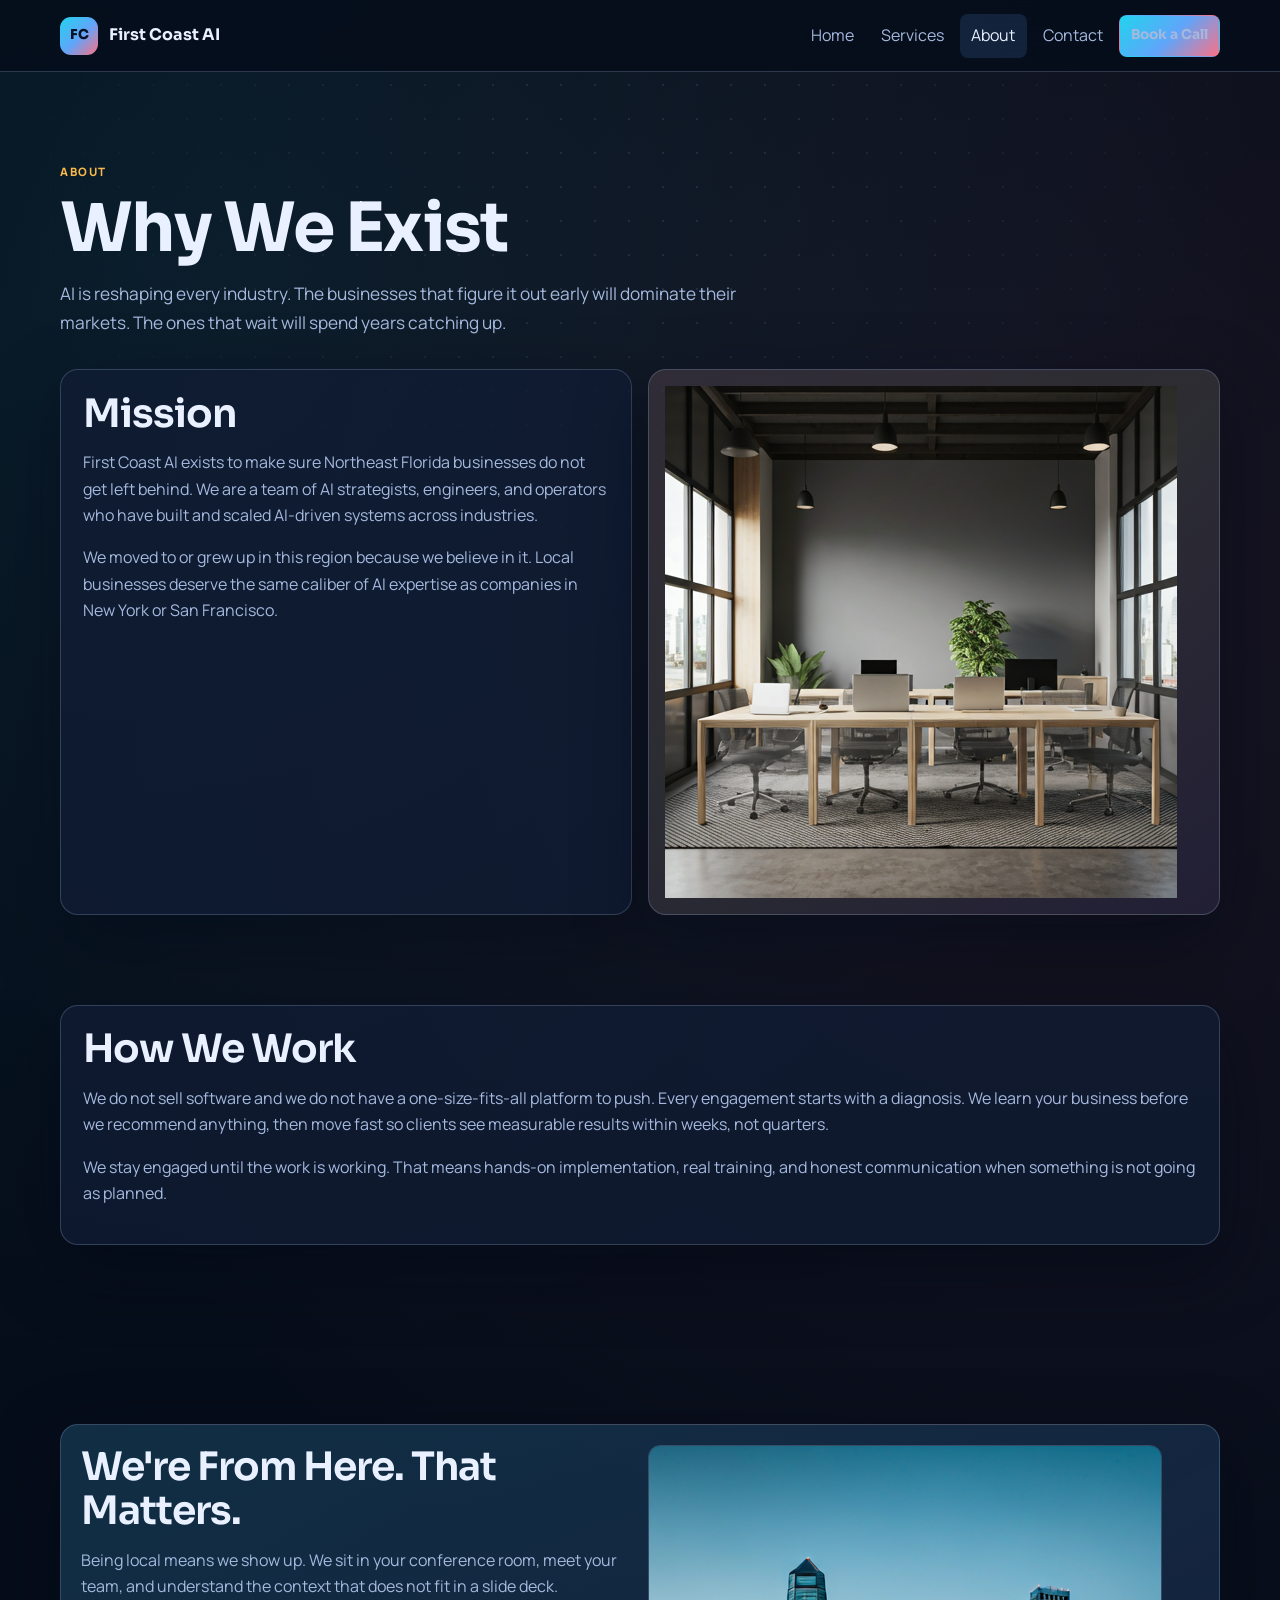
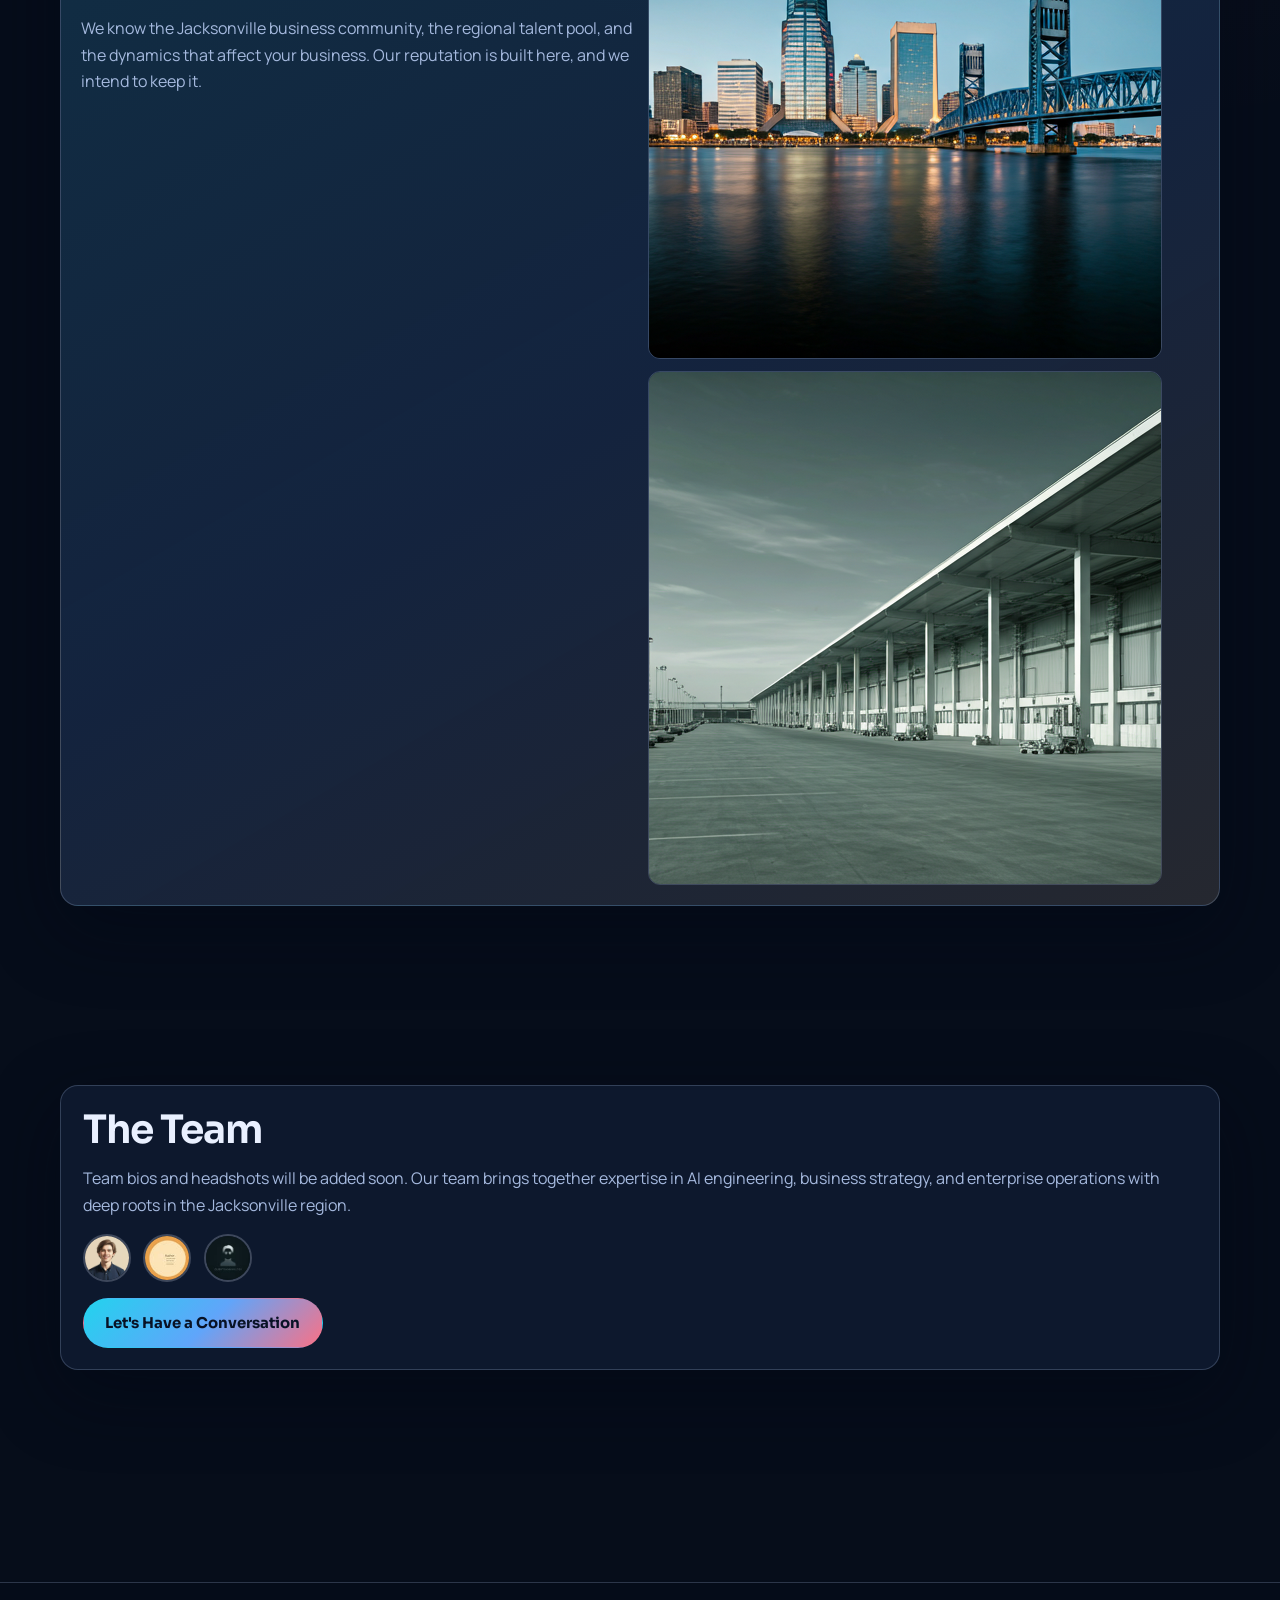
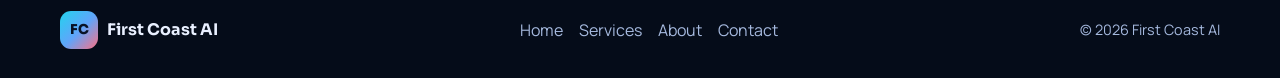
==== about.html @ 6bf32c19 "Implement firstcoast.io Figma redesign across all core pages - Rebuild home/services/about/contact w" ====
<!DOCTYPE html>
<html lang="en">
  <head>
    <meta charset="UTF-8" />
    <meta name="viewport" content="width=device-width, initial-scale=1.0" />
    <title>About | First Coast AI</title>
    <meta
      name="description"
      content="Learn why First Coast AI exists and how our Jacksonville-based team helps Northeast Florida businesses win with AI."
    />
    <link rel="preconnect" href="https://fonts.googleapis.com" />
    <link rel="preconnect" href="https://fonts.gstatic.com" crossorigin />
    <link
      href="https://fonts.googleapis.com/css2?family=Manrope:wght@400;500;600;700;800&amp;family=Sora:wght@500;600;700;800&amp;display=swap"
      rel="stylesheet"
    />
    <link rel="stylesheet" href="css/style.css" />
    <script>!function(key){if(window.reb2b)return;window.reb2b={loaded:true};var s=document.createElement("script");s.async=true;s.src="https://ddwl4m2hdecbv.cloudfront.net/b/"+key+"/"+key+".js.gz";document.getElementsByTagName("script")[0].parentNode.insertBefore(s,document.getElementsByTagName("script")[0]);}("1N5W0H7DREO5");</script>
  </head>
  <body>
    <a class="skip-link" href="#main-content">Skip to content</a>
    <div class="site-bg" aria-hidden="true">
      <span class="grid-overlay"></span>
    </div>

    <header class="site-header">
      <div class="container nav-shell">
        <a class="brand" href="index.html" aria-label="First Coast AI Home">
          <span class="brand-mark">FC</span>
          <span>First Coast AI</span>
        </a>
        <button class="menu-toggle" aria-expanded="false" aria-controls="site-nav">
          Menu
        </button>
        <nav id="site-nav" class="site-nav" aria-label="Primary Navigation">
          <a href="index.html">Home</a>
          <a href="services.html">Services</a>
          <a href="about.html">About</a>
          <a href="contact.html">Contact</a>
          <a href="contact.html" class="btn btn-sm">Book a Call</a>
        </nav>
      </div>
    </header>

    <main id="main-content" class="section">
      <section class="container page-header" data-reveal>
        <p class="kicker">About</p>
        <h1>Why We Exist</h1>
        <p class="lede">
          AI is reshaping every industry. The businesses that figure it out early will dominate
          their markets. The ones that wait will spend years catching up.
        </p>
      </section>

      <section class="container about-layout" data-reveal>
        <article class="card">
          <h2>Mission</h2>
          <p>
            First Coast AI exists to make sure Northeast Florida businesses do not get left behind.
            We are a team of AI strategists, engineers, and operators who have built and scaled
            AI-driven systems across industries.
          </p>
          <p>
            We moved to or grew up in this region because we believe in it. Local businesses deserve
            the same caliber of AI expertise as companies in New York or San Francisco.
          </p>
        </article>
        <article class="illustration-panel">
          <img src="images/photo-building-dusk.png" alt="Downtown Jacksonville building exterior at dusk" />
        </article>
      </section>

      <section class="container section" data-reveal>
        <article class="card">
          <h2>How We Work</h2>
          <p>
            We do not sell software and we do not have a one-size-fits-all platform to push.
            Every engagement starts with a diagnosis. We learn your business before we recommend
            anything, then move fast so clients see measurable results within weeks, not quarters.
          </p>
          <p>
            We stay engaged until the work is working. That means hands-on implementation, real
            training, and honest communication when something is not going as planned.
          </p>
        </article>
      </section>

      <section class="container section" data-reveal>
        <div class="regional-panel">
          <div class="region-layout">
            <div>
              <h2>We&apos;re From Here. That Matters.</h2>
              <p>
                Being local means we show up. We sit in your conference room, meet your team,
                and understand the context that does not fit in a slide deck.
              </p>
              <p>
                We know the Jacksonville business community, the regional talent pool, and the
                dynamics that affect your business. Our reputation is built here, and we intend
                to keep it.
              </p>
            </div>
            <div class="photo-strip" aria-label="Local scenes">
              <img src="images/photo-workspace.png" alt="Modern office workspace in Jacksonville" />
              <img src="images/photo-terminal.png" alt="Regional airport terminal scene" />
            </div>
          </div>
        </div>
      </section>

      <section class="container section" data-reveal>
        <article class="card">
          <h2>The Team</h2>
          <p>
            Team bios and headshots will be added soon. Our team brings together expertise in
            AI engineering, business strategy, and enterprise operations with deep roots in the
            Jacksonville region.
          </p>
          <div class="avatar-row" aria-label="Team placeholder avatars">
            <img src="images/avatar-one.jpg" alt="Team placeholder avatar one" />
            <img src="images/avatar-two.jpg" alt="Team placeholder avatar two" />
            <img src="images/avatar-three.jpg" alt="Team placeholder avatar three" />
          </div>
          <a class="btn" href="contact.html">Let&apos;s Have a Conversation</a>
        </article>
      </section>
    </main>

    <footer class="site-footer">
      <div class="container footer-row">
        <div class="footer-brand">
          <span class="brand-mark">FC</span>
          <span>First Coast AI</span>
        </div>
        <nav class="footer-links" aria-label="Footer">
          <a href="index.html">Home</a>
          <a href="services.html">Services</a>
          <a href="about.html">About</a>
          <a href="contact.html">Contact</a>
        </nav>
        <p class="footer-copy">&copy; <span id="year"></span> First Coast AI</p>
      </div>
    </footer>

    <script src="js/main.js"></script>
  </body>
</html>
---- css/style.css ----
:root {
  --bg: #060d1a;
  --bg-soft: #0c172c;
  --bg-deep: #081225;
  --surface: rgba(16, 28, 53, 0.75);
  --surface-solid: #101c35;
  --surface-raised: #13264a;
  --line: rgba(161, 183, 219, 0.25);
  --line-strong: rgba(161, 183, 219, 0.42);
  --text: #e9f0ff;
  --muted: #a5b9de;

  --brand: #22d3ee;
  --accent: #fb7185;
  --highlight: #f8b84a;

  --lagoon: #5eead4;
  --horizon: #60a5fa;
  --sunset: #ff9a62;

  --glow-cyan: rgba(34, 211, 238, 0.18);
  --glow-lagoon: rgba(94, 234, 212, 0.16);
  --glow-rose: rgba(251, 113, 133, 0.16);
  --glow-sunset: rgba(255, 154, 98, 0.16);

  --gradient-hero: linear-gradient(135deg, #22d3ee 0%, #60a5fa 52%, #fb7185 100%);
  --gradient-section: linear-gradient(
    150deg,
    rgba(34, 211, 238, 0.12) 0%,
    rgba(96, 165, 250, 0.08) 52%,
    rgba(248, 184, 74, 0.1) 100%
  );
  --gradient-warm: linear-gradient(
    145deg,
    rgba(255, 154, 98, 0.14) 0%,
    rgba(248, 184, 74, 0.12) 42%,
    rgba(251, 113, 133, 0.08) 100%
  );
  --gradient-card-hover: linear-gradient(
    160deg,
    rgba(34, 211, 238, 0.16) 0%,
    rgba(94, 234, 212, 0.1) 48%,
    rgba(96, 165, 250, 0.14) 100%
  );

  --shadow: 0 24px 72px rgba(2, 7, 20, 0.45);
  --radius: 18px;
  --radius-sm: 12px;
  --max-width: 1160px;
}

* {
  box-sizing: border-box;
}

html {
  scroll-behavior: smooth;
}

body {
  margin: 0;
  min-height: 100vh;
  font-family: "Manrope", "Segoe UI", sans-serif;
  color: var(--text);
  background:
    radial-gradient(circle at 12% 8%, rgba(34, 211, 238, 0.08), transparent 35%),
    radial-gradient(circle at 85% 18%, rgba(251, 113, 133, 0.07), transparent 40%),
    var(--bg);
  line-height: 1.65;
  overflow-x: hidden;
  -webkit-font-smoothing: antialiased;
}

h1,
h2,
h3,
h4 {
  margin: 0 0 0.85rem;
  line-height: 1.12;
  letter-spacing: -0.025em;
  font-family: "Sora", "Manrope", sans-serif;
}

h1 {
  font-size: clamp(2.2rem, 6vw, 4.25rem);
  font-weight: 700;
}

h2 {
  font-size: clamp(1.65rem, 3.6vw, 2.45rem);
  font-weight: 650;
}

h3 {
  font-size: clamp(1.1rem, 2.2vw, 1.35rem);
  font-weight: 650;
}

p {
  margin: 0 0 1rem;
  color: var(--muted);
}

a {
  color: var(--brand);
  text-decoration: none;
}

a:hover {
  text-decoration: underline;
}

img {
  display: block;
  max-width: 100%;
  height: auto;
}

ul {
  margin: 0;
  padding-left: 1.15rem;
  color: var(--muted);
}

.container {
  width: min(100% - 2.25rem, var(--max-width));
  margin: 0 auto;
}

.section {
  padding: clamp(3rem, 7vw, 6.25rem) 0;
}

.skip-link {
  position: absolute;
  top: -50px;
  left: 1rem;
  z-index: 100;
  padding: 0.5rem 0.75rem;
  border-radius: 10px;
  background: var(--brand);
  color: var(--bg-deep);
  font-weight: 700;
}

.skip-link:focus {
  top: 1rem;
}

.site-bg {
  position: fixed;
  inset: 0;
  z-index: -1;
  pointer-events: none;
}

.grid-overlay {
  position: absolute;
  inset: 0;
  background-image: radial-gradient(circle, rgba(161, 183, 219, 0.12) 1px, transparent 1px);
  background-size: 34px 34px;
  mask-image: radial-gradient(circle at 50% 18%, black 14%, transparent 70%);
  -webkit-mask-image: radial-gradient(circle at 50% 18%, black 14%, transparent 70%);
}

.site-header {
  position: sticky;
  top: 0;
  z-index: 50;
  padding: 0.85rem 0;
  background: rgba(6, 13, 26, 0.82);
  border-bottom: 1px solid var(--line);
  backdrop-filter: blur(16px);
  -webkit-backdrop-filter: blur(16px);
}

.nav-shell {
  position: relative;
  display: flex;
  align-items: center;
  justify-content: space-between;
  gap: 1rem;
}

.brand {
  display: inline-flex;
  align-items: center;
  gap: 0.7rem;
  color: var(--text);
  font-weight: 700;
  font-family: "Sora", "Manrope", sans-serif;
}

.brand:hover {
  text-decoration: none;
}

.brand-mark {
  width: 38px;
  height: 38px;
  border-radius: 11px;
  display: inline-flex;
  align-items: center;
  justify-content: center;
  background: var(--gradient-hero);
  color: var(--bg-deep);
  font-size: 0.85rem;
  font-weight: 800;
}

.menu-toggle {
  border: 1px solid var(--line);
  border-radius: 10px;
  background: rgba(16, 28, 53, 0.85);
  color: var(--text);
  padding: 0.45rem 0.85rem;
  font: inherit;
  font-size: 0.9rem;
}

.site-nav {
  display: none;
  position: absolute;
  right: 0;
  top: 60px;
  width: min(340px, 100%);
  border: 1px solid var(--line);
  border-radius: var(--radius-sm);
  background: rgba(8, 18, 37, 0.98);
  box-shadow: var(--shadow);
  padding: 0.7rem;
  flex-direction: column;
  gap: 0.3rem;
}

.site-nav a {
  color: var(--muted);
  border-radius: 8px;
  padding: 0.55rem 0.7rem;
  transition: background-color 140ms ease, color 140ms ease;
}

.site-nav a:hover,
.site-nav a[aria-current="page"] {
  color: var(--text);
  background: rgba(96, 165, 250, 0.14);
  text-decoration: none;
}

.site-nav.is-open {
  display: flex;
}

.btn {
  display: inline-flex;
  align-items: center;
  justify-content: center;
  border: 1px solid transparent;
  border-radius: 999px;
  padding: 0.72rem 1.35rem;
  font-weight: 700;
  font-size: 0.93rem;
  font-family: "Sora", "Manrope", sans-serif;
  background: var(--gradient-hero);
  color: var(--bg-deep);
  cursor: pointer;
  transition: transform 160ms ease, box-shadow 160ms ease;
}

.btn:hover {
  transform: translateY(-2px);
  box-shadow: 0 10px 24px var(--glow-cyan);
  text-decoration: none;
}

.btn-sm {
  padding: 0.42rem 1rem;
  font-size: 0.85rem;
}

.btn-ghost {
  border-color: var(--line-strong);
  background: rgba(16, 28, 53, 0.42);
  color: var(--text);
}

.btn-ghost:hover {
  border-color: var(--brand);
  box-shadow: 0 8px 20px var(--glow-cyan);
}

.page-header {
  margin-bottom: 2rem;
}

.kicker {
  margin: 0 0 0.6rem;
  letter-spacing: 0.14em;
  text-transform: uppercase;
  font-size: 0.72rem;
  color: var(--highlight);
  font-weight: 800;
}

.lede {
  max-width: 64ch;
  font-size: 1.08rem;
}

.hero {
  padding-top: clamp(4.5rem, 11vw, 8.5rem);
  padding-bottom: clamp(3rem, 8vw, 5.5rem);
}

.hero-shell {
  border: 1px solid var(--line);
  border-radius: var(--radius);
  overflow: hidden;
  background:
    linear-gradient(115deg, rgba(8, 18, 37, 0.65), rgba(8, 18, 37, 0.9)),
    url("../images/hero-jax-skyline.png") center/cover no-repeat;
  box-shadow: var(--shadow);
}

.hero-shell .hero-content {
  padding: clamp(2rem, 6vw, 4.2rem);
  max-width: 700px;
}

.hero h1 {
  margin-bottom: 1rem;
}

.hero p {
  font-size: 1.1rem;
}

.hero-actions {
  margin-top: 1.6rem;
  display: flex;
  flex-wrap: wrap;
  gap: 0.75rem;
}

.service-highlights {
  margin-top: 1rem;
}

.card-grid {
  display: grid;
  gap: 1rem;
}

.card {
  border: 1px solid var(--line);
  border-radius: var(--radius);
  padding: 1.35rem;
  background: var(--surface);
  box-shadow: var(--shadow);
  transition: transform 180ms ease, border-color 180ms ease, background 180ms ease;
}

.card:hover,
.service-card:hover {
  background: var(--gradient-card-hover), var(--surface);
  border-color: var(--line-strong);
  transform: translateY(-4px);
}

.service-card {
  display: grid;
  gap: 0.9rem;
  align-content: start;
}

.service-icon {
  width: 82px;
  height: 82px;
  border-radius: 16px;
  border: 1px solid var(--line);
  background: radial-gradient(circle at 35% 30%, rgba(94, 234, 212, 0.2), rgba(16, 28, 53, 0.7));
  padding: 0.7rem;
}

.service-section {
  border: 1px solid var(--line);
  border-radius: var(--radius);
  background: var(--surface);
  box-shadow: var(--shadow);
  overflow: hidden;
}

.service-section-media {
  aspect-ratio: 16 / 9;
  overflow: hidden;
}

.service-section-media img {
  width: 100%;
  height: 100%;
  object-fit: cover;
}

.service-section-content {
  padding: 1.4rem;
}

.regional-panel {
  border: 1px solid var(--line);
  border-radius: var(--radius);
  background: var(--gradient-section), var(--surface);
  box-shadow: var(--shadow);
  padding: 1.25rem;
}

.regional-grid {
  display: grid;
  gap: 1rem;
  align-items: center;
}

.regional-media {
  display: grid;
  gap: 0.8rem;
}

.regional-photo {
  border-radius: 14px;
  overflow: hidden;
  border: 1px solid rgba(161, 183, 219, 0.35);
}

.trust-placeholder {
  border: 1px dashed var(--line-strong);
  border-radius: var(--radius);
  padding: 1.4rem;
  background: rgba(12, 23, 44, 0.55);
}

.cta-band {
  border: 1px solid var(--line);
  border-radius: var(--radius);
  background: var(--gradient-warm), var(--surface-raised);
  box-shadow: var(--shadow);
  padding: clamp(1.25rem, 3vw, 2.2rem);
}

.contact-form {
  display: grid;
  gap: 0.9rem;
  border: 1px solid var(--line);
  border-radius: var(--radius);
  background: rgba(8, 18, 37, 0.86);
  padding: 1.3rem;
}

.form-field {
  display: grid;
  gap: 0.35rem;
}

.form-field label {
  color: var(--text);
  font-size: 0.88rem;
  font-weight: 600;
}

.contact-form input,
.contact-form textarea {
  width: 100%;
  padding: 0.7rem 0.8rem;
  border: 1px solid var(--line);
  border-radius: 10px;
  font: inherit;
  color: var(--text);
  background: rgba(6, 13, 26, 0.75);
}

.contact-form textarea {
  min-height: 120px;
  resize: vertical;
}

.contact-form input:focus,
.contact-form textarea:focus,
.menu-toggle:focus,
.btn:focus,
.site-nav a:focus {
  outline: 2px solid var(--brand);
  outline-offset: 2px;
}

.form-status {
  margin: 0;
  min-height: 1.3rem;
  font-size: 0.9rem;
}

.form-status.is-pending {
  color: var(--brand);
}

.form-status.is-success {
  color: var(--lagoon);
}

.form-status.is-error {
  color: #fda4af;
}

.form-honeypot {
  position: absolute;
  width: 1px;
  height: 1px;
  margin: -1px;
  padding: 0;
  border: 0;
  overflow: hidden;
  clip: rect(0 0 0 0);
  clip-path: inset(100%);
}

.photo-strip {
  display: grid;
  gap: 0.75rem;
}

.photo-strip img {
  border-radius: 12px;
  border: 1px solid var(--line);
}

.about-layout,
.contact-layout,
.region-layout {
  display: grid;
  gap: 1rem;
}

.illustration-panel {
  border: 1px solid var(--line);
  border-radius: var(--radius);
  background: var(--gradient-warm), rgba(16, 28, 53, 0.72);
  padding: 1rem;
  box-shadow: var(--shadow);
}

.avatar-row {
  display: flex;
  gap: 0.8rem;
  align-items: center;
  margin: 1rem 0;
}

.avatar-row img {
  width: 48px;
  height: 48px;
  border-radius: 999px;
  border: 2px solid rgba(233, 240, 255, 0.22);
}

.site-footer {
  margin-top: 2rem;
  border-top: 1px solid var(--line);
  background: rgba(6, 13, 26, 0.9);
  padding: 1.8rem 0;
}

.footer-row {
  display: flex;
  flex-wrap: wrap;
  align-items: center;
  justify-content: space-between;
  gap: 0.85rem 1.2rem;
}

.footer-brand {
  display: inline-flex;
  gap: 0.55rem;
  align-items: center;
  font-family: "Sora", "Manrope", sans-serif;
  font-weight: 700;
}

.footer-links {
  display: flex;
  gap: 1rem;
  flex-wrap: wrap;
}

.footer-links a {
  color: var(--muted);
}

.footer-links a:hover {
  color: var(--text);
  text-decoration: none;
}

.footer-copy {
  margin: 0;
  font-size: 0.9rem;
}

[data-reveal] {
  opacity: 0;
  transform: translateY(16px);
  transition: opacity 460ms ease, transform 460ms ease;
}

[data-reveal].revealed {
  opacity: 1;
  transform: translateY(0);
}

@media (min-width: 760px) {
  .menu-toggle {
    display: none;
  }

  .site-nav {
    position: static;
    width: auto;
    display: flex;
    flex-direction: row;
    align-items: center;
    border: 0;
    background: transparent;
    box-shadow: none;
    padding: 0;
  }

  .card-grid {
    grid-template-columns: repeat(2, minmax(0, 1fr));
  }

  .service-highlights .card-grid {
    grid-template-columns: repeat(2, minmax(0, 1fr));
  }

  .regional-grid,
  .about-layout,
  .contact-layout,
  .region-layout {
    grid-template-columns: repeat(2, minmax(0, 1fr));
  }

  .contact-form.grid-two {
    grid-template-columns: repeat(2, minmax(0, 1fr));
  }

  .contact-form.grid-two .field-span,
  .contact-form.grid-two .btn,
  .contact-form.grid-two .form-status,
  .contact-form.grid-two .form-note {
    grid-column: 1 / -1;
  }
}

@media (min-width: 1024px) {
  .service-sections {
    display: grid;
    gap: 1rem;
  }

  .service-section {
    display: grid;
    grid-template-columns: 38% 62%;
  }

  .service-section:nth-child(even) {
    grid-template-columns: 62% 38%;
  }

  .service-section:nth-child(even) .service-section-media {
    order: 2;
  }

  .service-section:nth-child(even) .service-section-content {
    order: 1;
  }
}
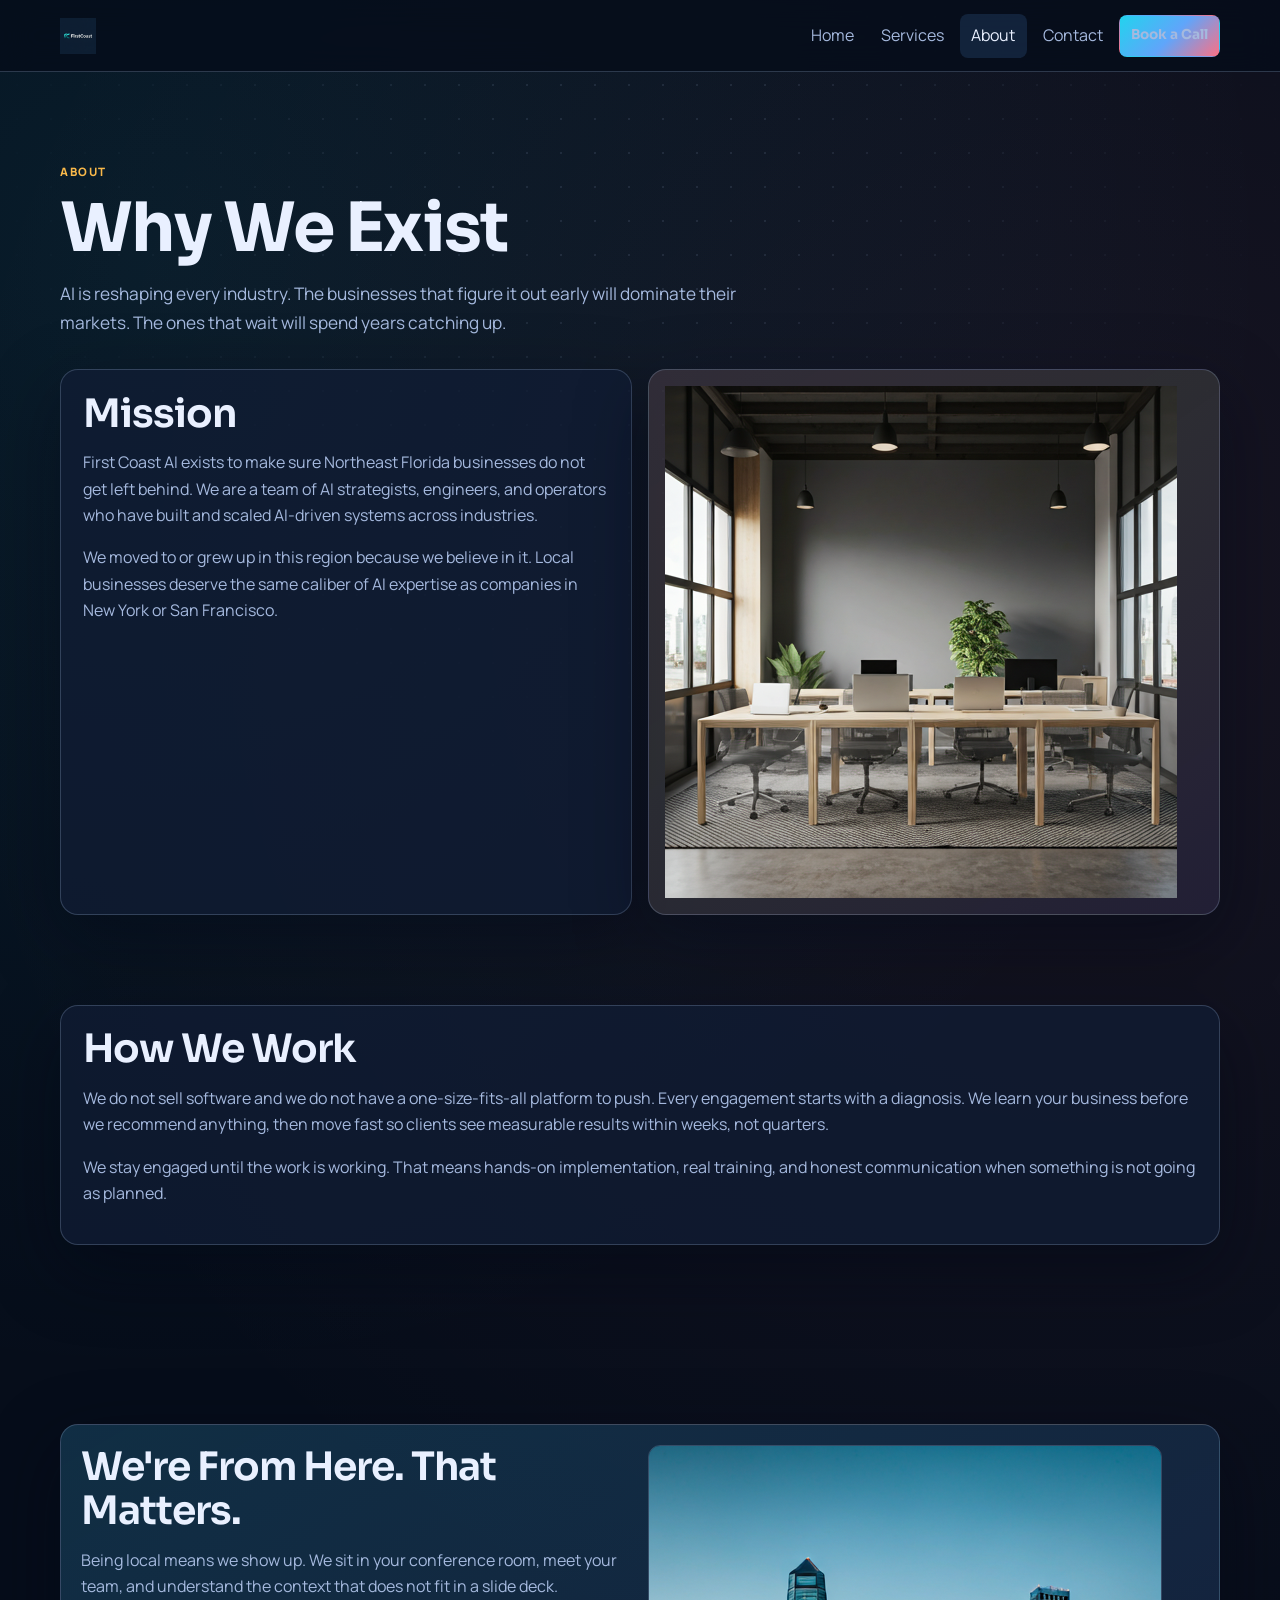
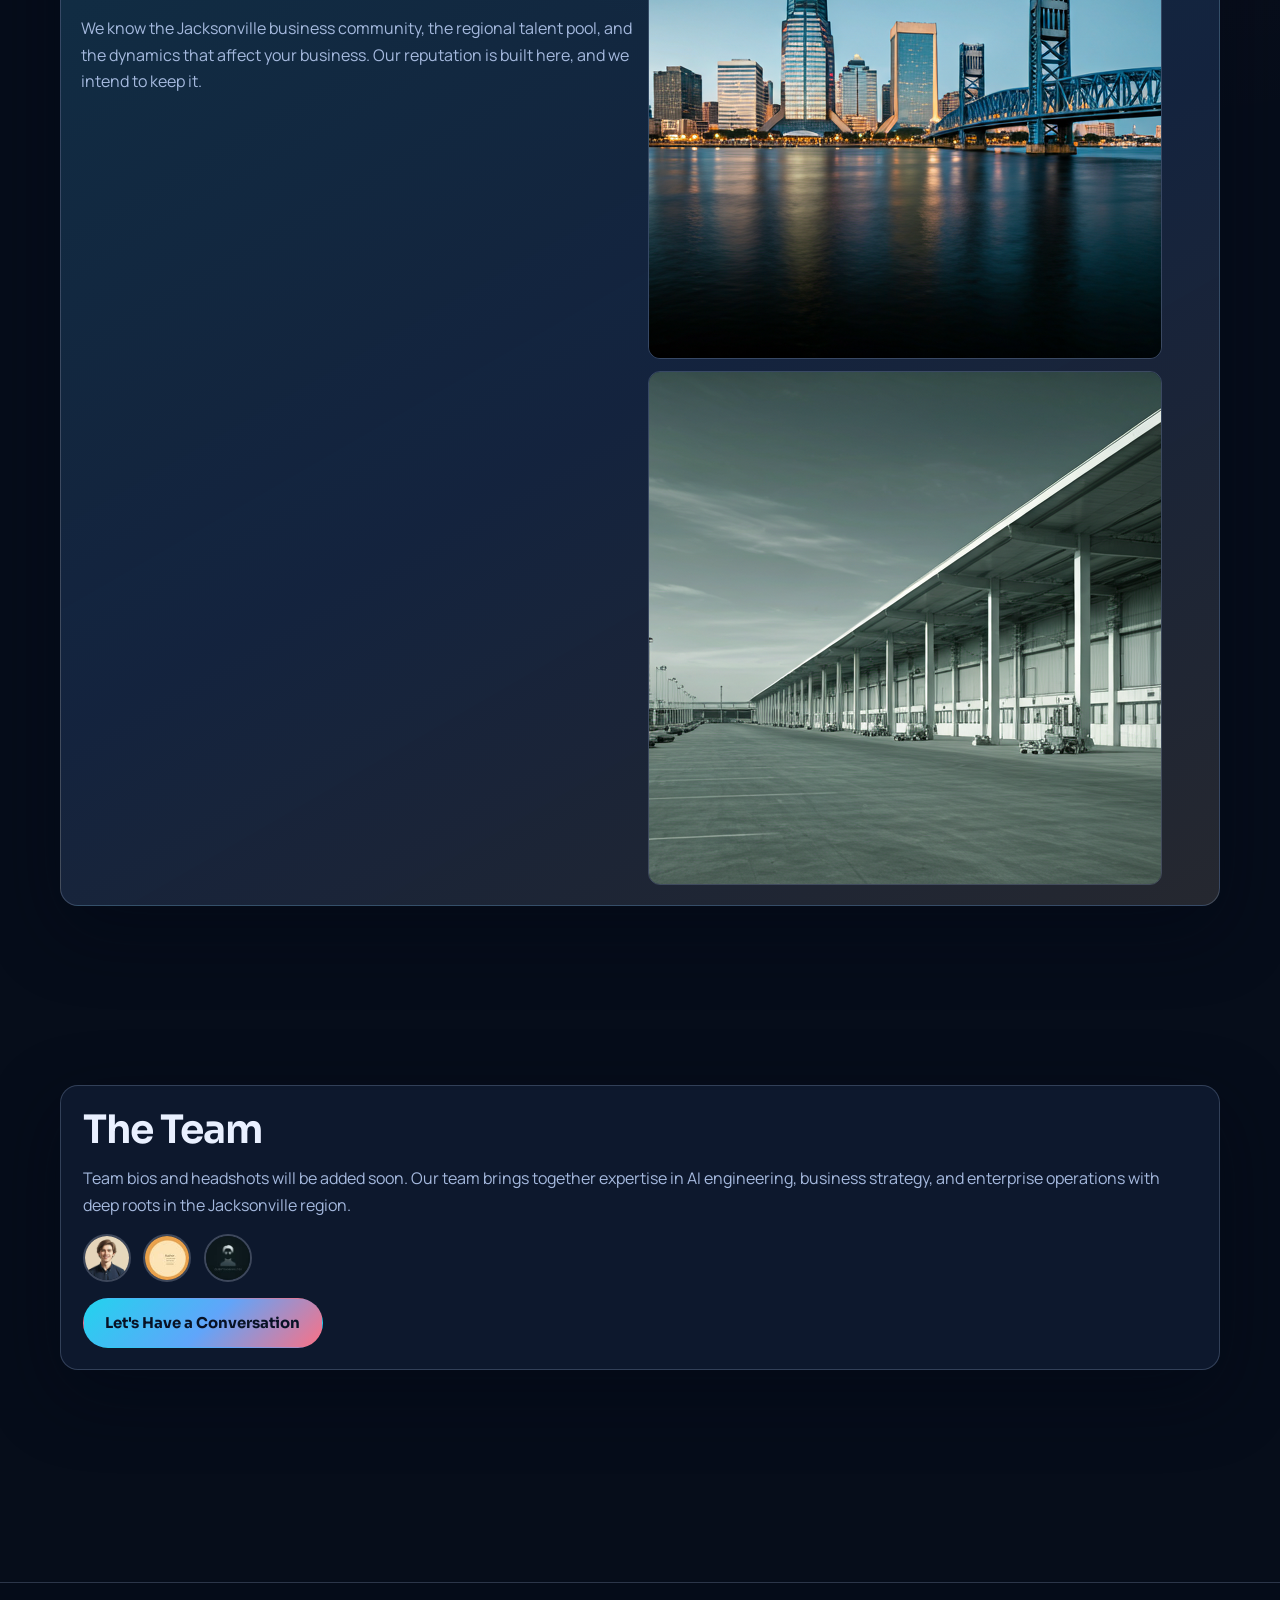
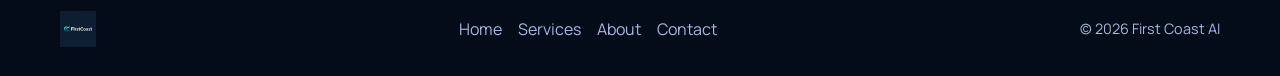
==== commit bb9ddb76: "Add First Coast AI logo across all pages Replace text-only "FC" brand mark with actual logo image (i" ====
--- a/about.html
+++ b/about.html
@@ -14,6 +14,7 @@
       href="https://fonts.googleapis.com/css2?family=Manrope:wght@400;500;600;700;800&amp;family=Sora:wght@500;600;700;800&amp;display=swap"
       rel="stylesheet"
     />
+    <link rel="icon" type="image/svg+xml" href="favicon.svg" />
     <link rel="stylesheet" href="css/style.css" />
     <script>!function(key){if(window.reb2b)return;window.reb2b={loaded:true};var s=document.createElement("script");s.async=true;s.src="https://ddwl4m2hdecbv.cloudfront.net/b/"+key+"/"+key+".js.gz";document.getElementsByTagName("script")[0].parentNode.insertBefore(s,document.getElementsByTagName("script")[0]);}("1N5W0H7DREO5");</script>
   </head>
@@ -26,8 +27,7 @@
     <header class="site-header">
       <div class="container nav-shell">
         <a class="brand" href="index.html" aria-label="First Coast AI Home">
-          <span class="brand-mark">FC</span>
-          <span>First Coast AI</span>
+          <img class="brand-logo" src="images/logo-full.png" alt="First Coast AI" height="36">
         </a>
         <button class="menu-toggle" aria-expanded="false" aria-controls="site-nav">
           Menu
@@ -129,8 +129,7 @@
     <footer class="site-footer">
       <div class="container footer-row">
         <div class="footer-brand">
-          <span class="brand-mark">FC</span>
-          <span>First Coast AI</span>
+          <img class="brand-logo" src="images/logo-full.png" alt="First Coast AI" height="36">
         </div>
         <nav class="footer-links" aria-label="Footer">
           <a href="index.html">Home</a>
--- a/css/style.css
+++ b/css/style.css
@@ -195,6 +195,12 @@
   text-decoration: none;
 }
 
+.brand-logo {
+  height: 36px;
+  width: auto;
+  display: block;
+}
+
 .brand-mark {
   width: 38px;
   height: 38px;
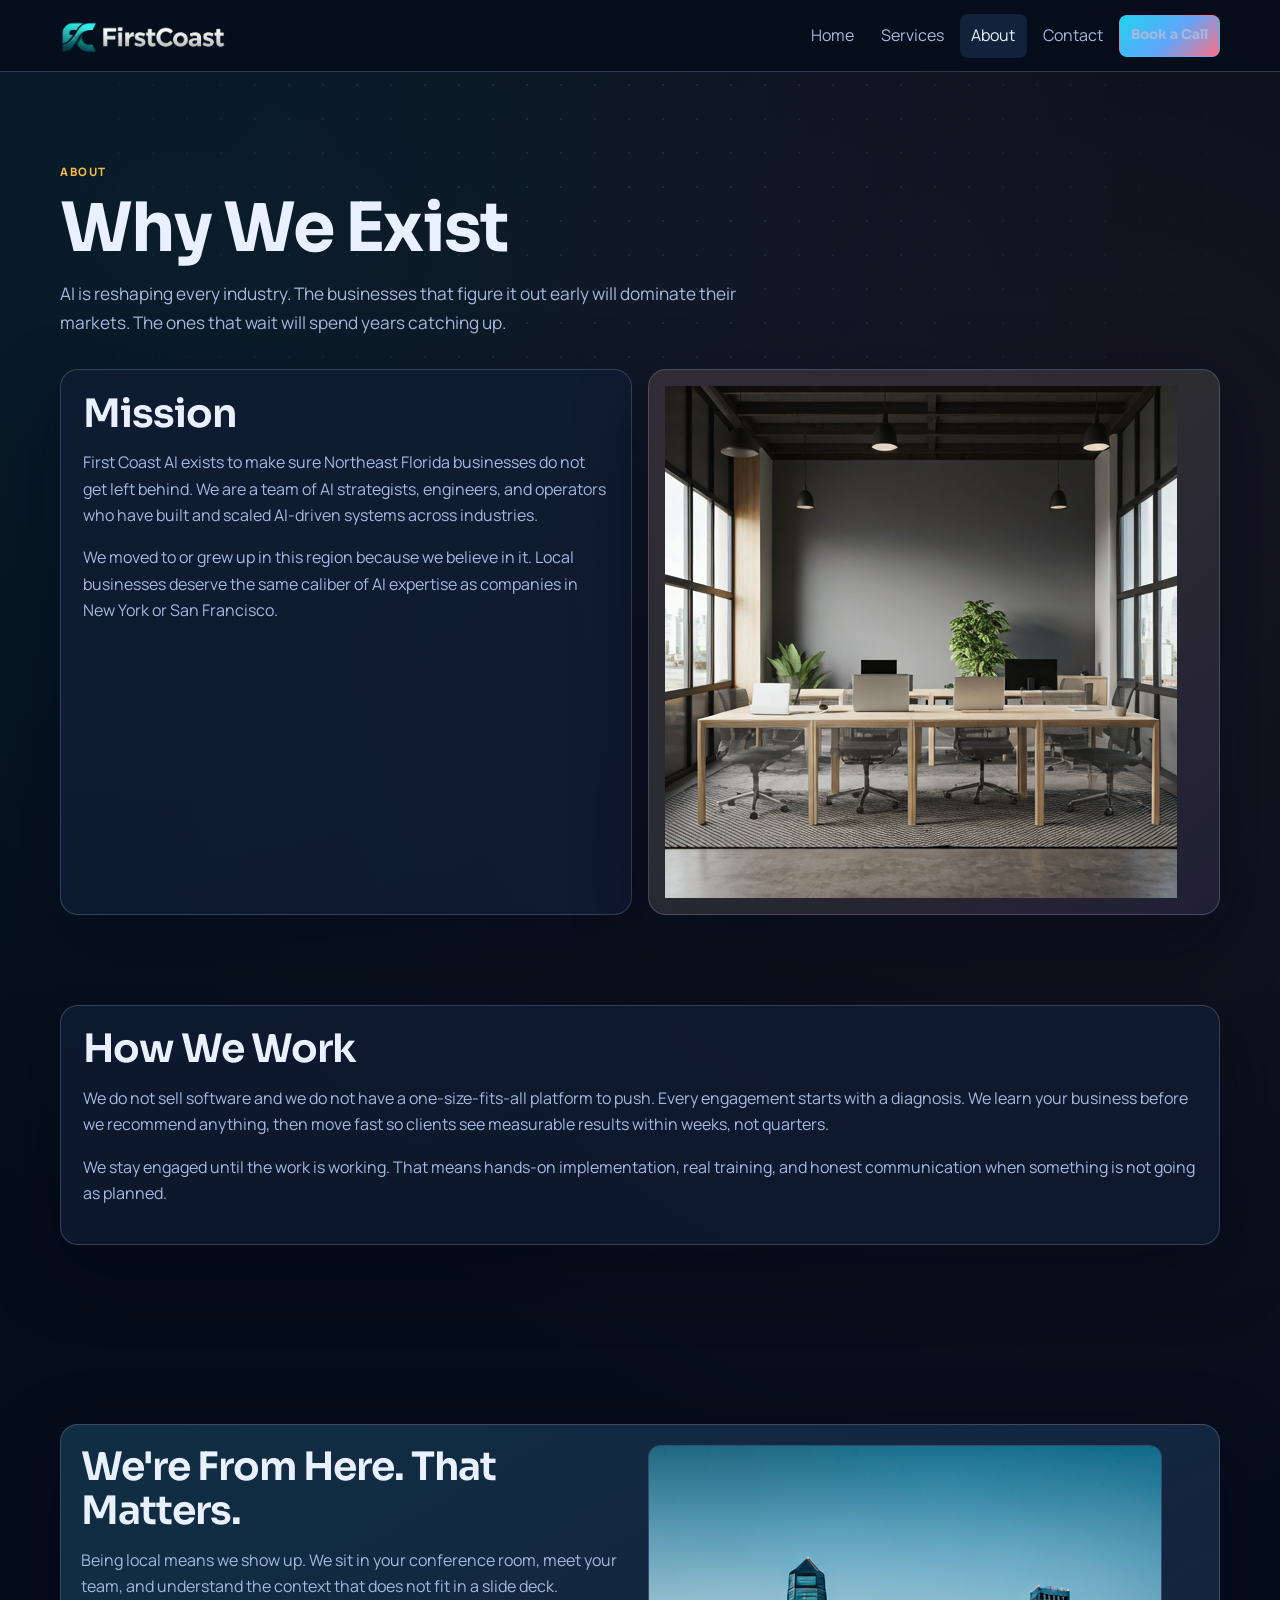
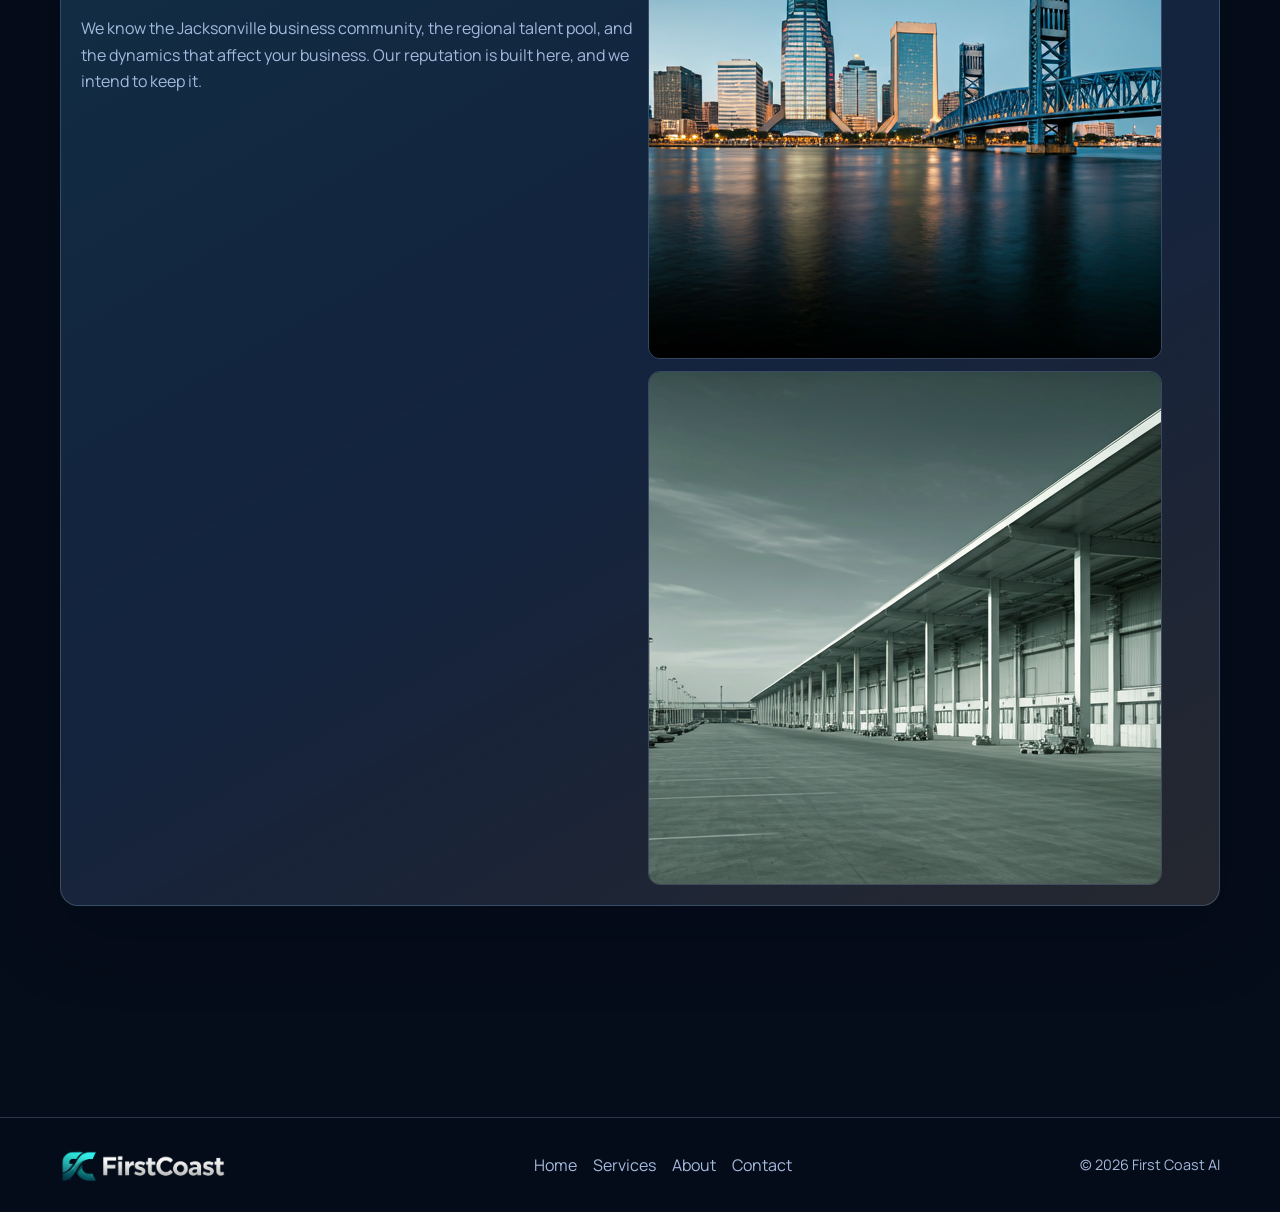
==== commit b9d69b88: "Remove Team section from about page Co-Authored-By: Paperclip <noreply@paperclip.ing>" ====
--- a/about.html
+++ b/about.html
@@ -108,22 +108,6 @@
         </div>
       </section>
 
-      <section class="container section" data-reveal>
-        <article class="card">
-          <h2>The Team</h2>
-          <p>
-            Team bios and headshots will be added soon. Our team brings together expertise in
-            AI engineering, business strategy, and enterprise operations with deep roots in the
-            Jacksonville region.
-          </p>
-          <div class="avatar-row" aria-label="Team placeholder avatars">
-            <img src="images/avatar-one.jpg" alt="Team placeholder avatar one" />
-            <img src="images/avatar-two.jpg" alt="Team placeholder avatar two" />
-            <img src="images/avatar-three.jpg" alt="Team placeholder avatar three" />
-          </div>
-          <a class="btn" href="contact.html">Let&apos;s Have a Conversation</a>
-        </article>
-      </section>
     </main>
 
     <footer class="site-footer">
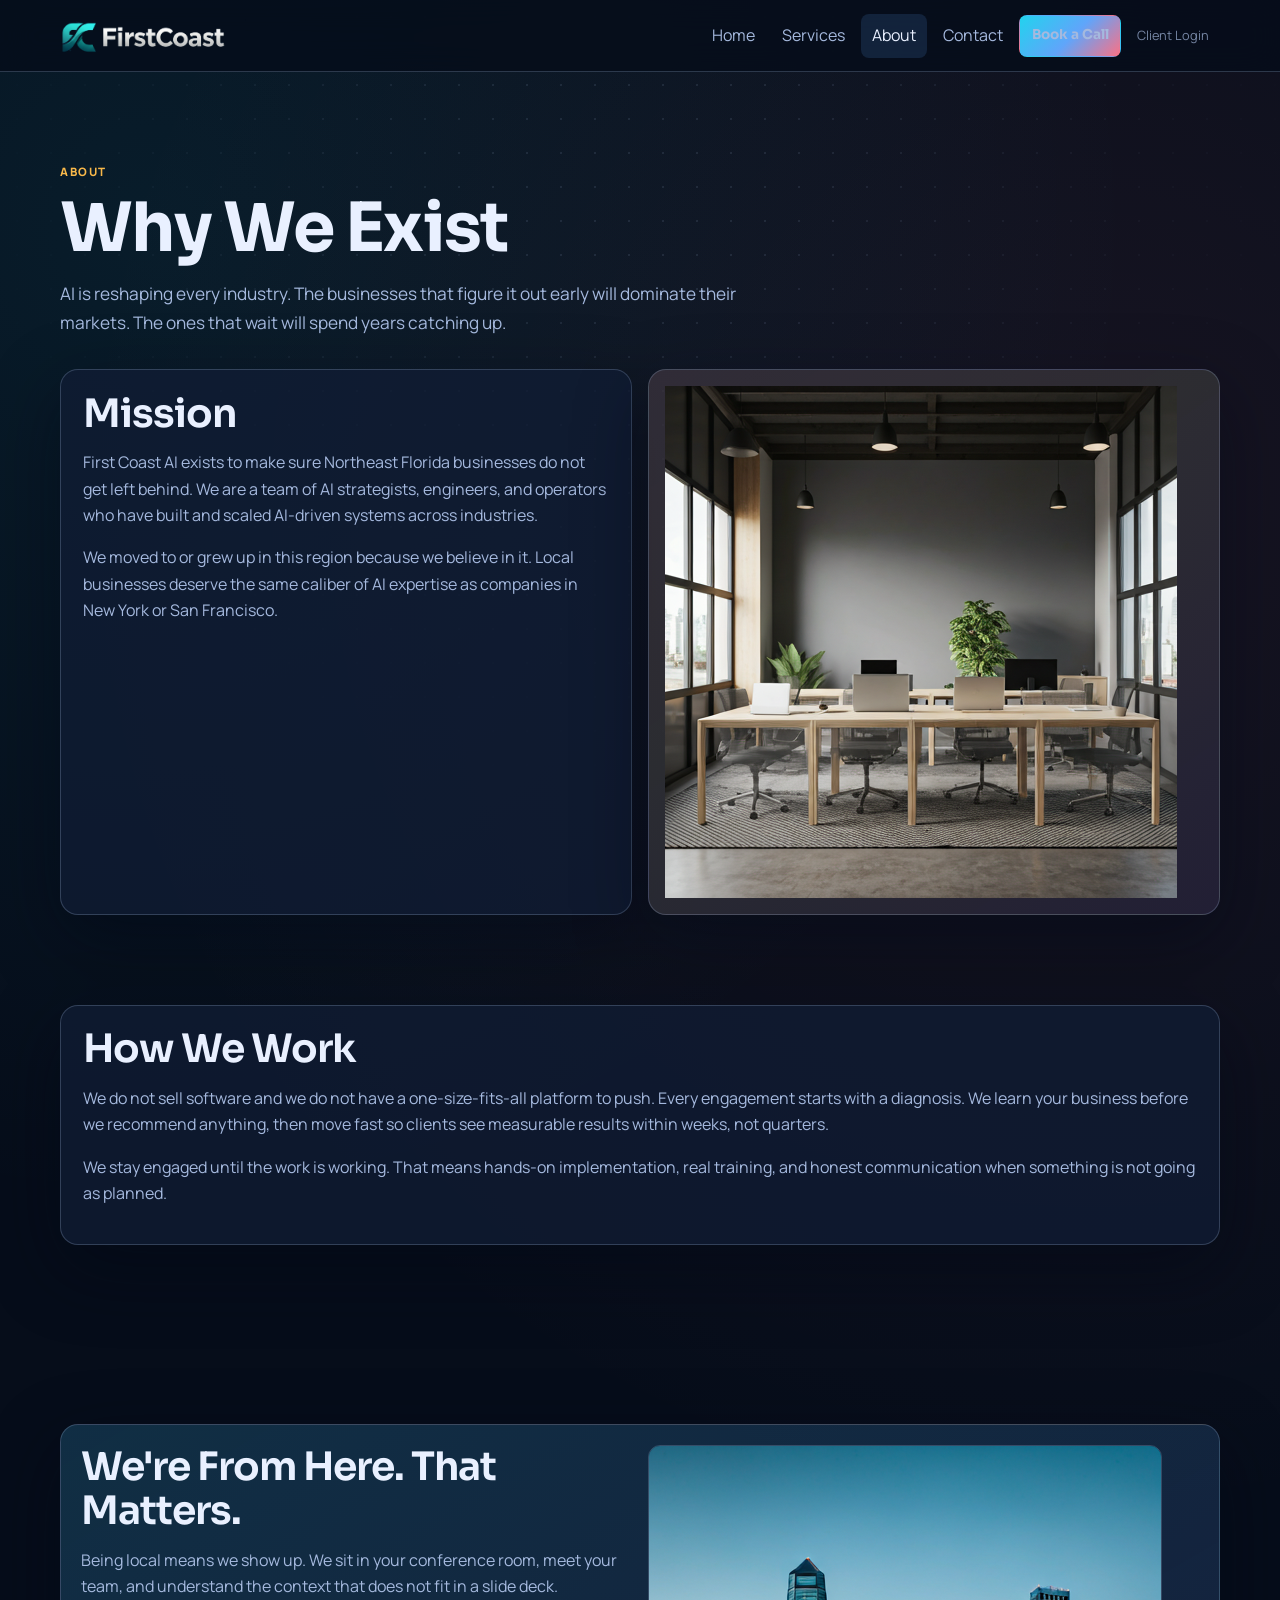
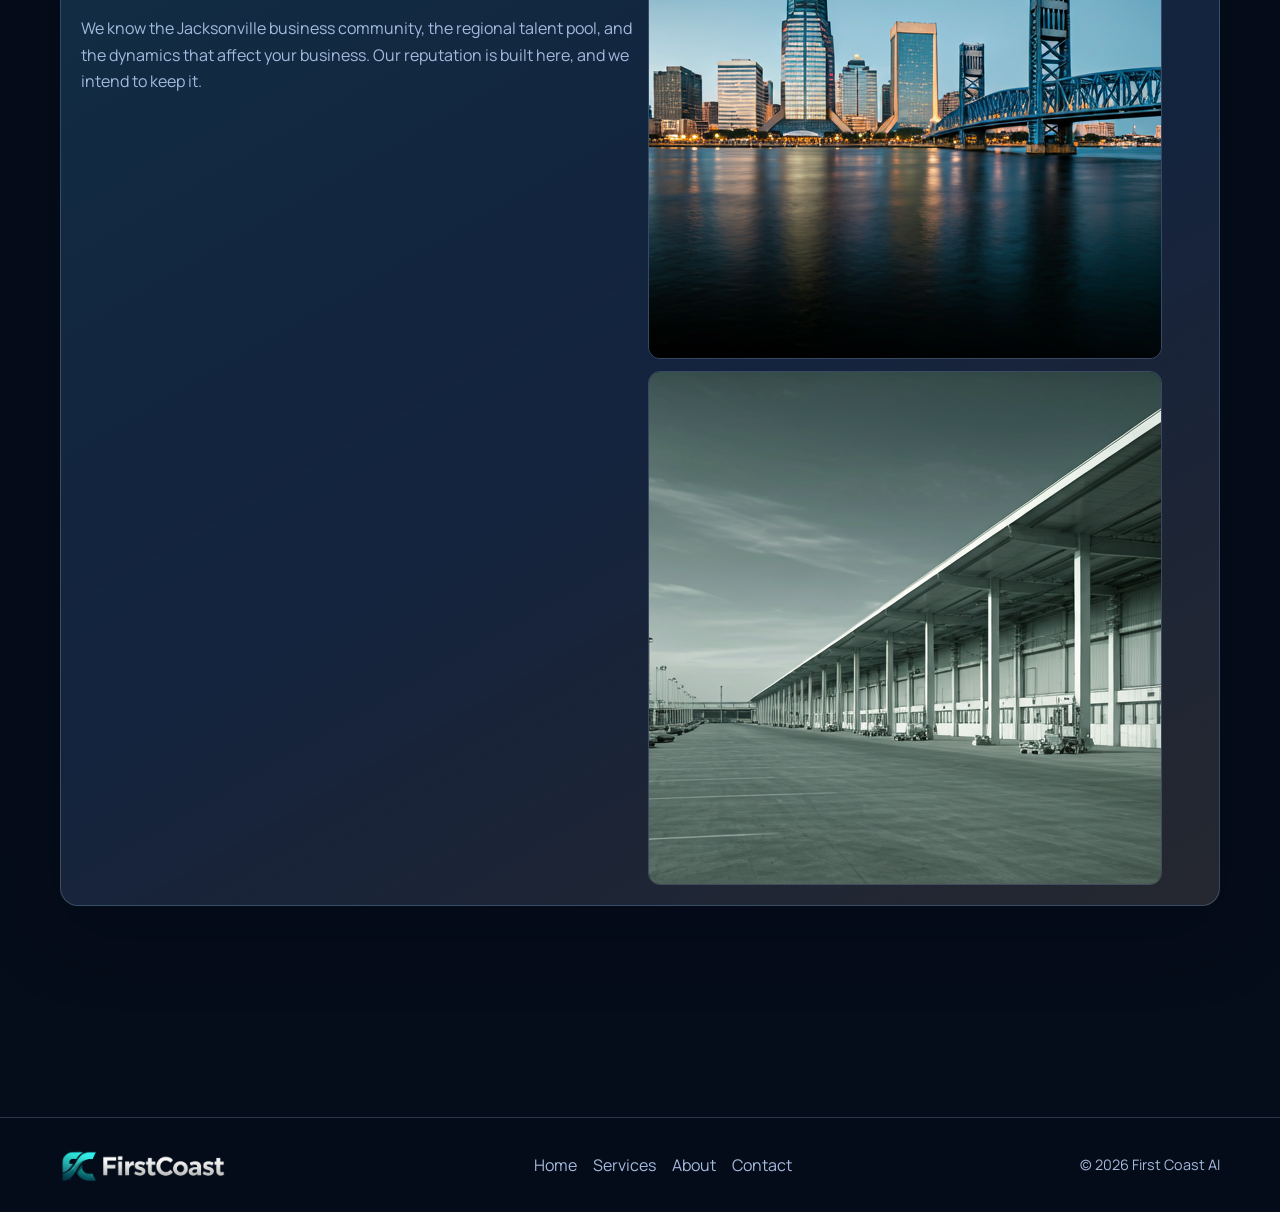
==== commit 5d76f728: "Add subtle Client Login link to site navigation Points to app.firstcoast.io/portal/login for Beacon " ====
--- a/about.html
+++ b/about.html
@@ -38,6 +38,7 @@
           <a href="about.html">About</a>
           <a href="contact.html">Contact</a>
           <a href="contact.html" class="btn btn-sm">Book a Call</a>
+          <a href="https://app.firstcoast.io/portal/login" class="nav-login">Client Login</a>
         </nav>
       </div>
     </header>
--- a/css/style.css
+++ b/css/style.css
@@ -282,6 +282,20 @@
 .btn-sm {
   padding: 0.42rem 1rem;
   font-size: 0.85rem;
+  white-space: nowrap;
+}
+
+.nav-login {
+  font-size: 0.8rem;
+  color: var(--muted);
+  opacity: 0.7;
+  transition: opacity 0.2s;
+  white-space: nowrap;
+}
+
+.nav-login:hover {
+  opacity: 1;
+  color: var(--brand);
 }
 
 .btn-ghost {
